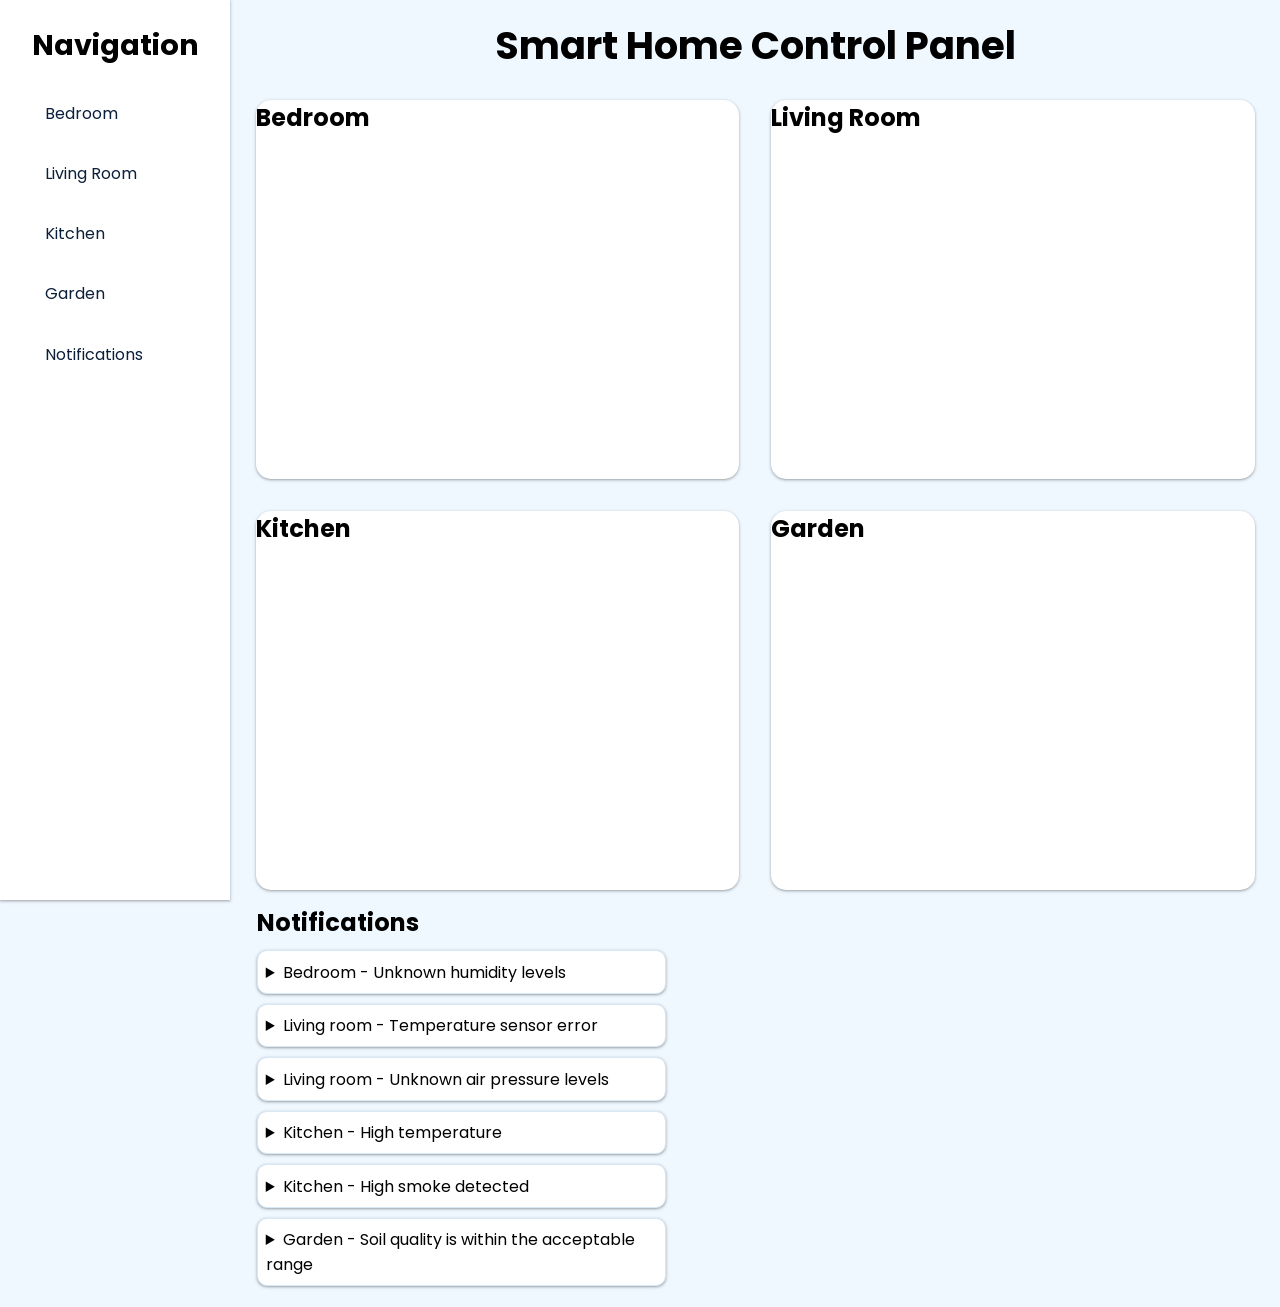
==== Domasna 2/index.html @ 3dfe1101 "Added room divs structure" ====
<!DOCTYPE html>
<html lang="en">
<head>
    <meta charset="UTF-8">
    <meta name="viewport" content="width=device-width, initial-scale=1.0">
    <link rel="stylesheet" href="style.css">
    <title>Domasna 2</title>
</head>
<body>    
    <div class="layout">
        <div class="sidebar">
            <div class="navigation">
                <h2>Navigation</h2>
            </div>
            <div class="rooms-nav-box">
                <div class="rooms-nav-container">
                    <a href="#bedroom" class="bedroom-nav room-nav-item">Bedroom</a>
                    <a href="#living-room" class="living-room-nav room-nav-item">Living Room</a>
                    <a href="#kitchen" class="kitchen-nav room-nav-item">Kitchen</a>
                    <a href="#garden" class="garden-nav room-nav-item">Garden</a>
                    <a href="#notifications" class="notifications-nav room-nav-item">Notifications</a>
                </div>
            </div>
        </div>
        <div class="main">
            <div class="header">
                <h1>Smart Home Control Panel</h1>
            </div>
            <div class="rooms-box">
                <div class="bedroom room-item" id="bedroom">
                    <div class="bedroom-header room-header">
                        <h2>Bedroom</h2>
                    </div>
                    <div class="bedroom-content room-content">

                    </div>
                </div>
                <div class="living-room room-item" id="living-room">
                    <div class="living-room-header room-header">
                        <h2>Living Room</h2>
                    </div>
                    <div class="living-room-content room-content">

                    </div>
                </div>
                <div class="kitchen room-item" id="kitchen">
                    <div class="kitchen-header room-header">
                        <h2>Kitchen</h2>
                    </div>
                    <div class="kitchen-content room-content">

                    </div>
                </div>
                <div class="garden room-item" id="garden">
                    <div class="garden-header room-header">
                        <h2>Garden</h2>
                    </div>
                    <div class="garden-content room-content">

                    </div>
                </div>
            </div>
            <div class="notifications" id="notifications">
                <h2>Notifications</h2>

                <details class="notification">
                    <summary>Bedroom - Unknown humidity levels</summary>
                    <div class="notification-content">
                        <p>The humidity sensor is turned off.</p>
                    </div>
                </details>

                <details class="notification">
                    <summary>Living room - Temperature sensor error</summary>
                    <div class="notification-content">
                        <p>The temperature sensor is turned off.</p>
                        <p>Temps sensor has run out of battery.</p>
                    </div>
                </details>

                <details class="notification">
                    <summary>Living room - Unknown air pressure levels</summary>
                    <div class="notification-content">
                        <p>Air pressure sensor is turned off.</p>
                    </div>
                </details>

                <details class="notification">
                    <summary>Kitchen - High temperature</summary>
                    <div class="notification-content">
                        <p>Normal range is between 21° C and 27° C.</p>
                        <p>Current temp is 30° C.</p>
                    </div>
                </details>

                <details class="notification">
                    <summary>Kitchen - High smoke detected</summary>
                    <div class="notification-content">
                        <p>Smoke is present in the kitchen - possible fire.</p>
                    </div>
                </details>

                <details class="notification">
                    <summary>Garden - Soil quality is within the acceptable range</summary>
                    <div class="notification-content">
                        <p>Soil quality is at 65% relative value.</p>
                    </div>
                </details>
            </div>
        </div>
    </div>
</body>
</html>
---- Domasna 2/style.css ----
@import url('https://fonts.googleapis.com/css2?family=Poppins:wght@300;400;600&display=swap');

* {
    margin: 0;
    padding: 0;
    box-sizing: border-box;
    text-decoration: none;
    font-family: 'Poppins', sans-serif;
}
body {
    overflow-x: hidden;
    background-color: #F0F8FF;
}
.layout {
    min-height: 100vh;
    width: 100%;
    display: flex;
}
.sidebar {
    background-color: #FFFFFF;
    height: 100vh;
    width: 18%;
    justify-content: center;
    align-items: center;
    position: fixed;
    top: 0;
    left: 0;
    box-shadow: rgba(60, 64, 67, 0.3) 0px 1px 2px 0px, rgba(60, 64, 67, 0.15) 0px 1px 3px 1px;
}
.main {
    min-height: 100vh;
    width: 82%;
    margin-left: 18%;
}
.navigation {
    height: 10%;
    width: 100%;
    justify-content: center;
    align-items: center;
    display: flex;
    font-size: 1.2rem;
}
.rooms-nav-box {
    height: 88%;
    width: 100%;
    justify-content: center;
    align-items: center;
    display: flex;
}
.rooms-nav-container {
    height: 100%;
    width: 70%;
    justify-content: top;
    align-items: left;
    display: flex;
    flex-direction: column;
    gap: 0.1%;
}
.room-nav-item {
    display: block;
    height: 7.5%;
    width: 100%;
    border-radius: 10px;
    padding: 6.75%;
    color: #0B1F3A;
}
.room-nav-item:hover {
    background-color: #d7ecff;
    cursor: pointer;
}
.room-nav-item:active {
    color: #1E90FF;
}
.header {
    width: 100%;
    height: 10vh;
    justify-content: center;
    align-items: center;
    display: flex;
    font-size: 1.2rem;
}
.rooms-box {
    width: 100%;
    height: 90vh;
    display: grid;
    grid-template-columns: 1fr 1fr;
    gap: 2rem;
}
.room-item {
    border-radius: 15px;
    background-color: #FFFFFF;
    box-shadow: rgba(60, 64, 67, 0.3) 0px 1px 2px 0px, rgba(60, 64, 67, 0.15) 0px 1px 3px 1px;
}
.bedroom {
    margin-top: 2%;
    margin-left: 5%;
}
.living-room {  
    margin-top: 2%;
    margin-right: 5%;
}
.kitchen {
    margin-bottom: 2%;
    margin-left: 5%;
}
.garden {
    margin-bottom: 2%;
    margin-right: 5%;
}
.notifications {    
    width: 100%;
    padding-left: 2.5%;
    padding-top: 0.5%;
    padding-bottom: 1%;
}
.notifications h2 {
    margin-bottom: 1%;
}
.notification {
    background-color: #FFFFFF;
    border: 1px solid #D7E8F7;
    border-radius: 10px;
    width: 40%;
    margin-bottom: 1%;
    overflow: hidden;
    box-shadow: rgba(60, 64, 67, 0.3) 0px 1px 2px 0px, rgba(60, 64, 67, 0.15) 0px 1px 3px 1px;
}
.notification summary {
    padding: 2%;
    cursor: pointer;
}
.notification summary:hover {
    background-color: #bfdaf2;
}
.notification-content {
    padding-bottom: 2%;
    padding-left: 7%;
    color: #535557;
}
.notification[open] {
    border-color: #87CEEB;
}
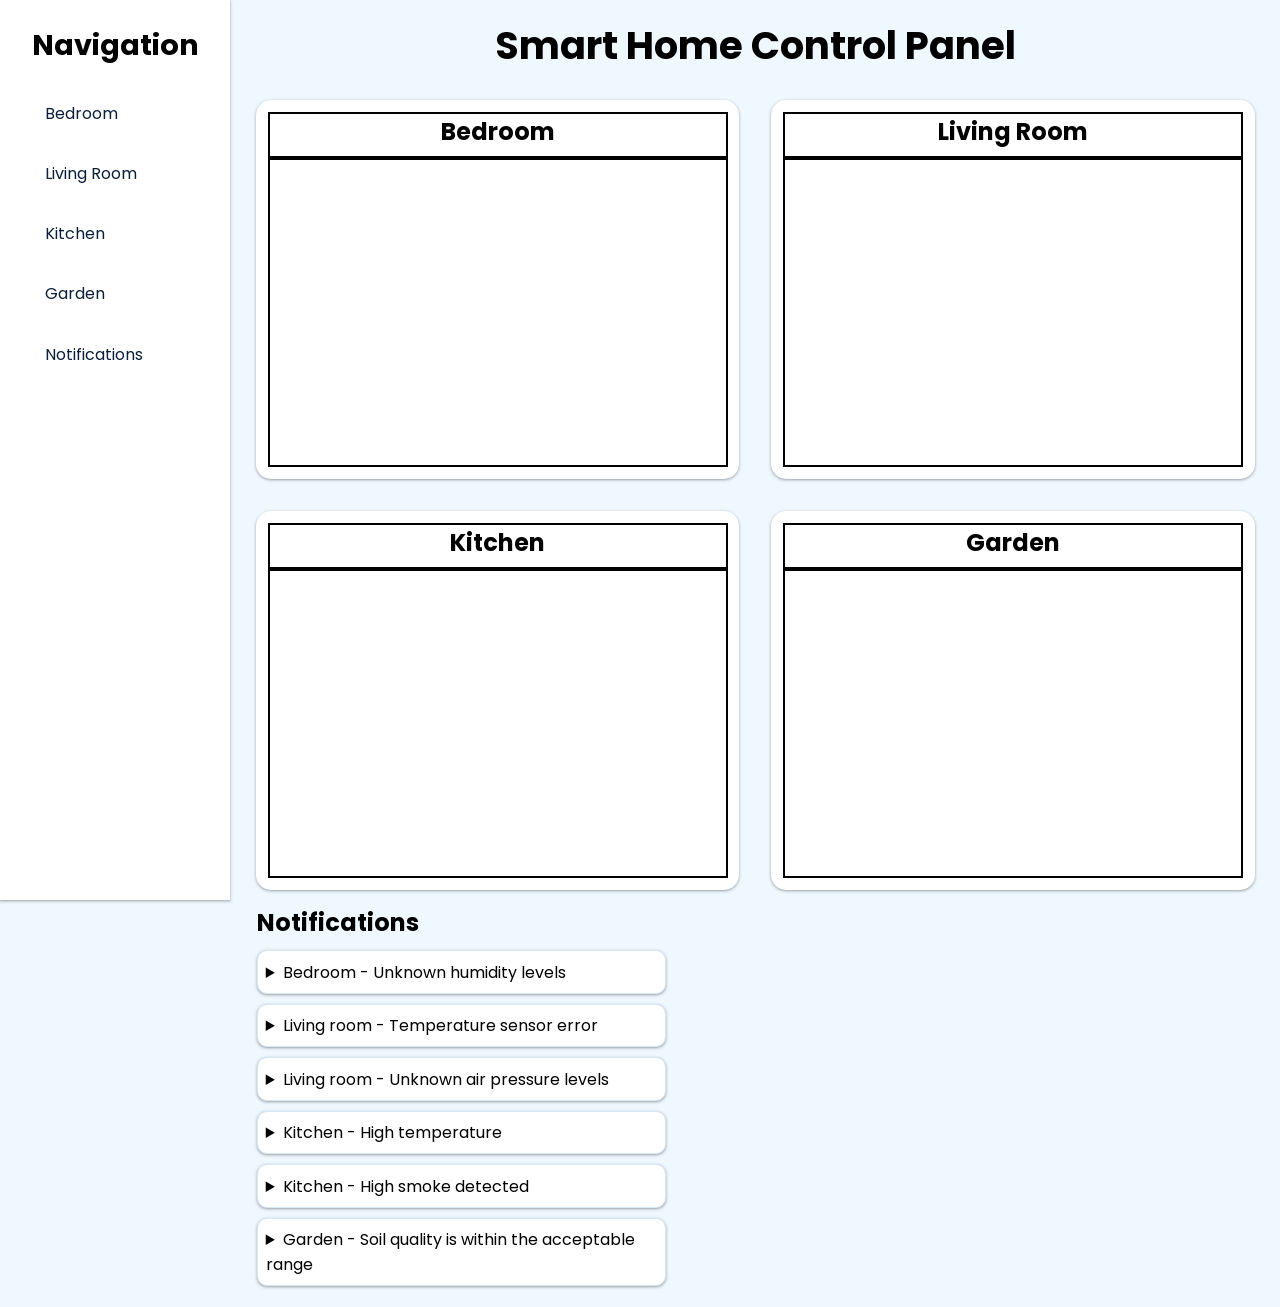
==== commit 22874bb4: "Add sensor and rules sections to rooms" ====
--- a/Domasna 2/index.html
+++ b/Domasna 2/index.html
@@ -32,7 +32,28 @@
                         <h2>Bedroom</h2>
                     </div>
                     <div class="bedroom-content room-content">
+                        <div class="sensor-row">
+                            <div class="sensor-box">
 
+                            </div>
+                            <div class="sensor-box">
+                                
+                            </div>
+                            <div class="sensor-box">
+                                
+                            </div>
+                        </div>
+                        <div class="rules-row">
+                            <div class="rules-box">
+    
+                            </div>
+                            <div class="rules-box">
+    
+                            </div>
+                            <div class="rules-box">
+    
+                            </div>
+                        </div>
                     </div>
                 </div>
                 <div class="living-room room-item" id="living-room">
@@ -40,7 +61,28 @@
                         <h2>Living Room</h2>
                     </div>
                     <div class="living-room-content room-content">
-
+                        <div class="sensor-row">
+                            <div class="sensor-box">
+                                
+                            </div>
+                            <div class="sensor-box">
+                                
+                            </div>
+                            <div class="sensor-box">
+                                
+                            </div>
+                        </div>
+                        <div class="rules-row">
+                            <div class="rules-box">
+    
+                            </div>
+                            <div class="rules-box">
+    
+                            </div>
+                            <div class="rules-box">
+    
+                            </div>
+                        </div>
                     </div>
                 </div>
                 <div class="kitchen room-item" id="kitchen">
@@ -48,7 +90,28 @@
                         <h2>Kitchen</h2>
                     </div>
                     <div class="kitchen-content room-content">
-
+                        <div class="sensor-row">
+                            <div class="sensor-box">
+                                
+                            </div>
+                            <div class="sensor-box">
+                                
+                            </div>
+                            <div class="sensor-box">
+                                
+                            </div>
+                        </div>
+                        <div class="rules-row">
+                            <div class="rules-box">
+    
+                            </div>
+                            <div class="rules-box">
+    
+                            </div>
+                            <div class="rules-box">
+    
+                            </div>
+                        </div>
                     </div>
                 </div>
                 <div class="garden room-item" id="garden">
@@ -56,7 +119,28 @@
                         <h2>Garden</h2>
                     </div>
                     <div class="garden-content room-content">
-
+                        <div class="sensor-row">
+                            <div class="sensor-box">
+                                
+                            </div>
+                            <div class="sensor-box">
+                                
+                            </div>
+                            <div class="sensor-box">
+                                
+                            </div>
+                        </div>
+                        <div class="rules-row">
+                            <div class="rules-box">
+    
+                            </div>
+                            <div class="rules-box">
+    
+                            </div>
+                            <div class="rules-box">
+    
+                            </div>
+                        </div>
                     </div>
                 </div>
             </div>
--- a/Domasna 2/style.css
+++ b/Domasna 2/style.css
@@ -26,6 +26,7 @@
     top: 0;
     left: 0;
     box-shadow: rgba(60, 64, 67, 0.3) 0px 1px 2px 0px, rgba(60, 64, 67, 0.15) 0px 1px 3px 1px;
+    /* Shadows se kopirani od https://getcssscan.com/css-box-shadow-examples */
 }
 .main {
     min-height: 100vh;
@@ -88,8 +89,9 @@
 }
 .room-item {
     border-radius: 15px;
+    padding: 2.3%;
     background-color: #FFFFFF;
-    box-shadow: rgba(60, 64, 67, 0.3) 0px 1px 2px 0px, rgba(60, 64, 67, 0.15) 0px 1px 3px 1px;
+    box-shadow: rgba(60, 64, 67, 0.3) 0px 1px 2px 0px, rgba(60, 64, 67, 0.15) 0px 1px 3px 1px; 
 }
 .bedroom {
     margin-top: 2%;
@@ -140,3 +142,14 @@
 .notification[open] {
     border-color: #87CEEB;
 }
+.room-header {
+    border: solid 2px black;
+    width: 100%;
+    height: 13%;
+    text-align: center;
+}
+.room-content {
+    border: solid 2px black;
+    width: 100%;
+    height: 87%;
+}
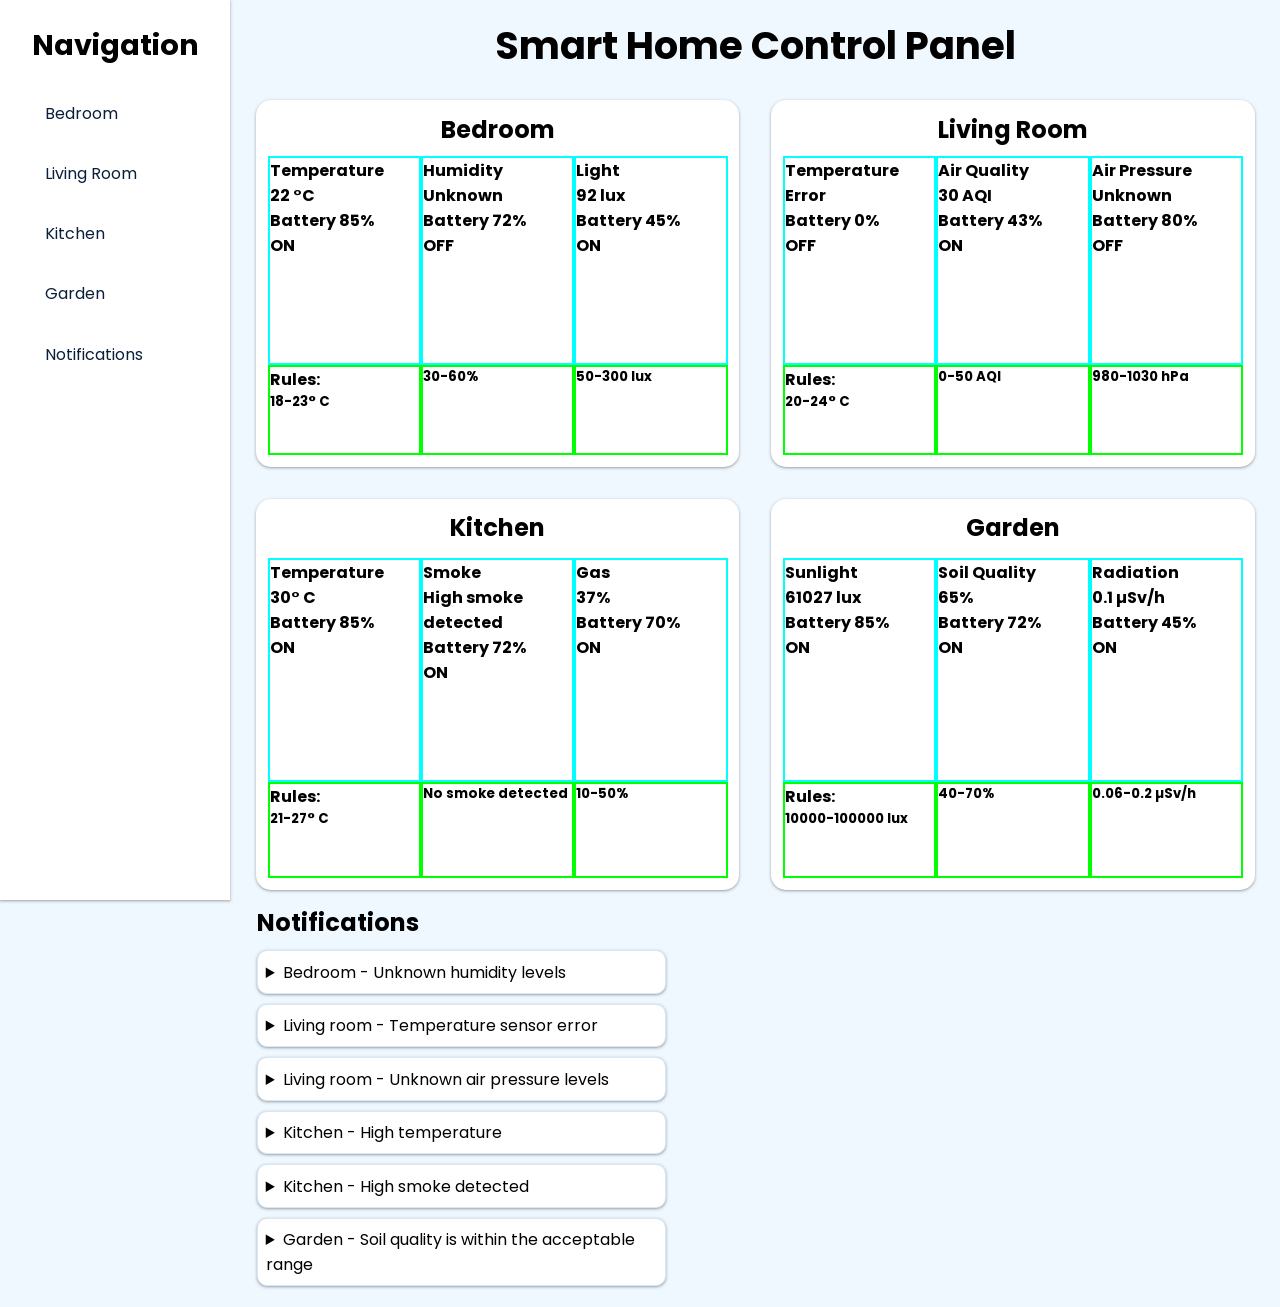
==== commit 8f69c6e2: "Final structure + values" ====
--- a/Domasna 2/index.html
+++ b/Domasna 2/index.html
@@ -34,24 +34,84 @@
                     <div class="bedroom-content room-content">
                         <div class="sensor-row">
                             <div class="sensor-box">
-
-                            </div>
-                            <div class="sensor-box">
-                                
-                            </div>
-                            <div class="sensor-box">
-                                
+                                <div class="sensor-info">
+                                    <div class="sensor-name">
+                                        <h4>Temperature</h4>
+                                    </div>
+                                    <div class="sensor-reading">
+                                        <h4>22 °C</h4>
+                                    </div>
+                                </div>
+                                <div class="sensor-footer">
+                                    <div class="sensor-battery">
+                                        <h4>Battery 85%</h4>
+                                    </div>
+                                    <div class="sensor-status">
+                                        <h4>ON</h4>
+                                    </div>
+                                </div>
+                            </div>
+                            <div class="sensor-box">
+                                <div class="sensor-info">
+                                    <div class="sensor-name">
+                                        <h4>Humidity</h4>
+                                    </div>
+                                    <div class="sensor-reading">
+                                        <h4>Unknown</h4>
+                                    </div>
+                                </div>
+                                <div class="sensor-footer">
+                                    <div class="sensor-battery">
+                                        <h4>Battery 72%</h4>
+                                    </div>
+                                    <div class="sensor-status">
+                                        <h4>OFF</h4>
+                                    </div>
+                                </div>
+                            </div>
+                            <div class="sensor-box">
+                                <div class="sensor-info">
+                                    <div class="sensor-name">
+                                        <h4>Light</h4>
+                                    </div>
+                                    <div class="sensor-reading">
+                                        <h4>92 lux</h4>
+                                    </div>
+                                </div>
+                                <div class="sensor-footer">
+                                    <div class="sensor-battery">
+                                        <h4>Battery 45%</h4>
+                                    </div>
+                                    <div class="sensor-status">
+                                        <h4>ON</h4>
+                                    </div>
+                                </div>
                             </div>
                         </div>
                         <div class="rules-row">
                             <div class="rules-box">
-    
-                            </div>
-                            <div class="rules-box">
-    
-                            </div>
-                            <div class="rules-box">
-    
+                                <div class="rules">
+                                    <h4>Rules:</h4>
+                                </div>
+                                <div class="rules-info">
+                                    <h5>18-23° C</h5>
+                                </div>
+                            </div>
+                            <div class="rules-box">
+                                <div class="rules">
+                                    
+                                </div>
+                                <div class="rules-info">
+                                    <h5>30-60%</h5>
+                                </div>
+                            </div>
+                            <div class="rules-box">
+                                <div class="rules">
+
+                                </div>
+                                <div class="rules-info">
+                                    <h5>50-300 lux</h5>
+                                </div>
                             </div>
                         </div>
                     </div>
@@ -63,24 +123,84 @@
                     <div class="living-room-content room-content">
                         <div class="sensor-row">
                             <div class="sensor-box">
-                                
-                            </div>
-                            <div class="sensor-box">
-                                
-                            </div>
-                            <div class="sensor-box">
-                                
+                                <div class="sensor-info">
+                                    <div class="sensor-name">
+                                        <h4>Temperature</h4>
+                                    </div>
+                                    <div class="sensor-reading">
+                                        <h4>Error</h4>
+                                    </div>
+                                </div>
+                                <div class="sensor-footer">
+                                    <div class="sensor-battery">
+                                        <h4>Battery 0%</h4>
+                                    </div>
+                                    <div class="sensor-status">
+                                        <h4>OFF</h4>
+                                    </div>
+                                </div>
+                            </div>
+                            <div class="sensor-box">
+                                <div class="sensor-info">
+                                    <div class="sensor-name">
+                                        <h4>Air Quality</h4>
+                                    </div>
+                                    <div class="sensor-reading">
+                                        <h4>30 AQI</h4>
+                                    </div>
+                                </div>
+                                <div class="sensor-footer">
+                                    <div class="sensor-battery">
+                                        <h4>Battery 43%</h4>
+                                    </div>
+                                    <div class="sensor-status">
+                                        <h4>ON</h4>
+                                    </div>
+                                </div>
+                            </div>
+                            <div class="sensor-box">
+                                <div class="sensor-info">
+                                    <div class="sensor-name">
+                                        <h4>Air Pressure</h4>
+                                    </div>
+                                    <div class="sensor-reading">
+                                        <h4>Unknown</h4>
+                                    </div>
+                                </div>
+                                <div class="sensor-footer">
+                                    <div class="sensor-battery">
+                                        <h4>Battery 80%</h4>
+                                    </div>
+                                    <div class="sensor-status">
+                                        <h4>OFF</h4>
+                                    </div>
+                                </div>
                             </div>
                         </div>
                         <div class="rules-row">
                             <div class="rules-box">
-    
-                            </div>
-                            <div class="rules-box">
-    
-                            </div>
-                            <div class="rules-box">
-    
+                                <div class="rules">
+                                    <h4>Rules:</h4>
+                                </div>
+                                <div class="rules-info">
+                                    <h5>20-24° C</h5>
+                                </div>
+                            </div>
+                            <div class="rules-box">
+                                <div class="rules">
+                                    
+                                </div>
+                                <div class="rules-info">
+                                    <h5>0-50 AQI</h5>
+                                </div>
+                            </div>
+                            <div class="rules-box">
+                                <div class="rules">
+
+                                </div>
+                                <div class="rules-info">
+                                    <h5>980-1030 hPa</h5>
+                                </div>
                             </div>
                         </div>
                     </div>
@@ -92,24 +212,84 @@
                     <div class="kitchen-content room-content">
                         <div class="sensor-row">
                             <div class="sensor-box">
-                                
-                            </div>
-                            <div class="sensor-box">
-                                
-                            </div>
-                            <div class="sensor-box">
-                                
+                                <div class="sensor-info">
+                                    <div class="sensor-name">
+                                        <h4>Temperature</h4>
+                                    </div>
+                                    <div class="sensor-reading">
+                                        <h4>30° C</h4>
+                                    </div>
+                                </div>
+                                <div class="sensor-footer">
+                                    <div class="sensor-battery">
+                                        <h4>Battery 85%</h4>
+                                    </div>
+                                    <div class="sensor-status">
+                                        <h4>ON</h4>
+                                    </div>
+                                </div>
+                            </div>
+                            <div class="sensor-box">
+                                <div class="sensor-info">
+                                    <div class="sensor-name">
+                                        <h4>Smoke</h4>
+                                    </div>
+                                    <div class="sensor-reading">
+                                        <h4>High smoke detected</h4>
+                                    </div>
+                                </div>
+                                <div class="sensor-footer">
+                                    <div class="sensor-battery">
+                                        <h4>Battery 72%</h4>
+                                    </div>
+                                    <div class="sensor-status">
+                                        <h4>ON</h4>
+                                    </div>
+                                </div>
+                            </div>
+                            <div class="sensor-box">
+                                <div class="sensor-info">
+                                    <div class="sensor-name">
+                                        <h4>Gas</h4>
+                                    </div>
+                                    <div class="sensor-reading">
+                                        <h4>37%</h4>
+                                    </div>
+                                </div>
+                                <div class="sensor-footer">
+                                    <div class="sensor-battery">
+                                        <h4>Battery 70%</h4>
+                                    </div>
+                                    <div class="sensor-status">
+                                        <h4>ON</h4>
+                                    </div>
+                                </div>
                             </div>
                         </div>
                         <div class="rules-row">
                             <div class="rules-box">
-    
-                            </div>
-                            <div class="rules-box">
-    
-                            </div>
-                            <div class="rules-box">
-    
+                                <div class="rules">
+                                    <h4>Rules:</h4>
+                                </div>
+                                <div class="rules-info">
+                                    <h5>21-27° C</h5>
+                                </div>
+                            </div>
+                            <div class="rules-box">
+                                <div class="rules">
+                                    
+                                </div>
+                                <div class="rules-info">
+                                    <h5>No smoke detected</h5>
+                                </div>
+                            </div>
+                            <div class="rules-box">
+                                <div class="rules">
+
+                                </div>
+                                <div class="rules-info">
+                                    <h5>10-50%</h5>
+                                </div>
                             </div>
                         </div>
                     </div>
@@ -121,24 +301,84 @@
                     <div class="garden-content room-content">
                         <div class="sensor-row">
                             <div class="sensor-box">
-                                
-                            </div>
-                            <div class="sensor-box">
-                                
-                            </div>
-                            <div class="sensor-box">
-                                
+                                <div class="sensor-info">
+                                    <div class="sensor-name">
+                                        <h4>Sunlight</h4>
+                                    </div>
+                                    <div class="sensor-reading">
+                                        <h4>61027 lux</h4>
+                                    </div>
+                                </div>
+                                <div class="sensor-footer">
+                                    <div class="sensor-battery">
+                                        <h4>Battery 85%</h4>
+                                    </div>
+                                    <div class="sensor-status">
+                                        <h4>ON</h4>
+                                    </div>
+                                </div>
+                            </div>
+                            <div class="sensor-box">
+                                <div class="sensor-info">
+                                    <div class="sensor-name">
+                                        <h4>Soil Quality</h4>
+                                    </div>
+                                    <div class="sensor-reading">
+                                        <h4>65%</h4>
+                                    </div>
+                                </div>
+                                <div class="sensor-footer">
+                                    <div class="sensor-battery">
+                                        <h4>Battery 72%</h4>
+                                    </div>
+                                    <div class="sensor-status">
+                                        <h4>ON</h4>
+                                    </div>
+                                </div>
+                            </div>
+                            <div class="sensor-box">
+                                <div class="sensor-info">
+                                    <div class="sensor-name">
+                                        <h4>Radiation</h4>
+                                    </div>
+                                    <div class="sensor-reading">
+                                        <h4>0.1 µSv/h</h4>
+                                    </div>
+                                </div>
+                                <div class="sensor-footer">
+                                    <div class="sensor-battery">
+                                        <h4>Battery 45%</h4>
+                                    </div>
+                                    <div class="sensor-status">
+                                        <h4>ON</h4>
+                                    </div>
+                                </div>
                             </div>
                         </div>
                         <div class="rules-row">
                             <div class="rules-box">
-    
-                            </div>
-                            <div class="rules-box">
-    
-                            </div>
-                            <div class="rules-box">
-    
+                                <div class="rules">
+                                    <h4>Rules:</h4>
+                                </div>
+                                <div class="rules-info">
+                                    <h5>10000-100000 lux</h5>
+                                </div>
+                            </div>
+                            <div class="rules-box">
+                                <div class="rules">
+                                    
+                                </div>
+                                <div class="rules-info">
+                                    <h5>40-70%</h5>
+                                </div>
+                            </div>
+                            <div class="rules-box">
+                                <div class="rules">
+
+                                </div>
+                                <div class="rules-info">
+                                    <h5>0.06-0.2 µSv/h</h5>
+                                </div>
                             </div>
                         </div>
                     </div>
--- a/Domasna 2/style.css
+++ b/Domasna 2/style.css
@@ -143,13 +143,35 @@
     border-color: #87CEEB;
 }
 .room-header {
-    border: solid 2px black;
     width: 100%;
     height: 13%;
     text-align: center;
 }
 .room-content {
-    border: solid 2px black;
     width: 100%;
     height: 87%;
 }
+.sensor-row {
+    width: 100%;
+    height: 70%;
+    display: flex;
+    align-items: center;
+    justify-self: center;
+}
+.sensor-box {
+    border: solid 2px cyan;
+    width: 100%;
+    height: 100%;
+}
+.rules-row {
+    width: 100%;
+    height: 30%;
+    display: flex;
+    align-items: center;
+    justify-self: center;
+}
+.rules-box {
+    border: solid 2px lime;
+    width: 100%;
+    height: 100%;
+}
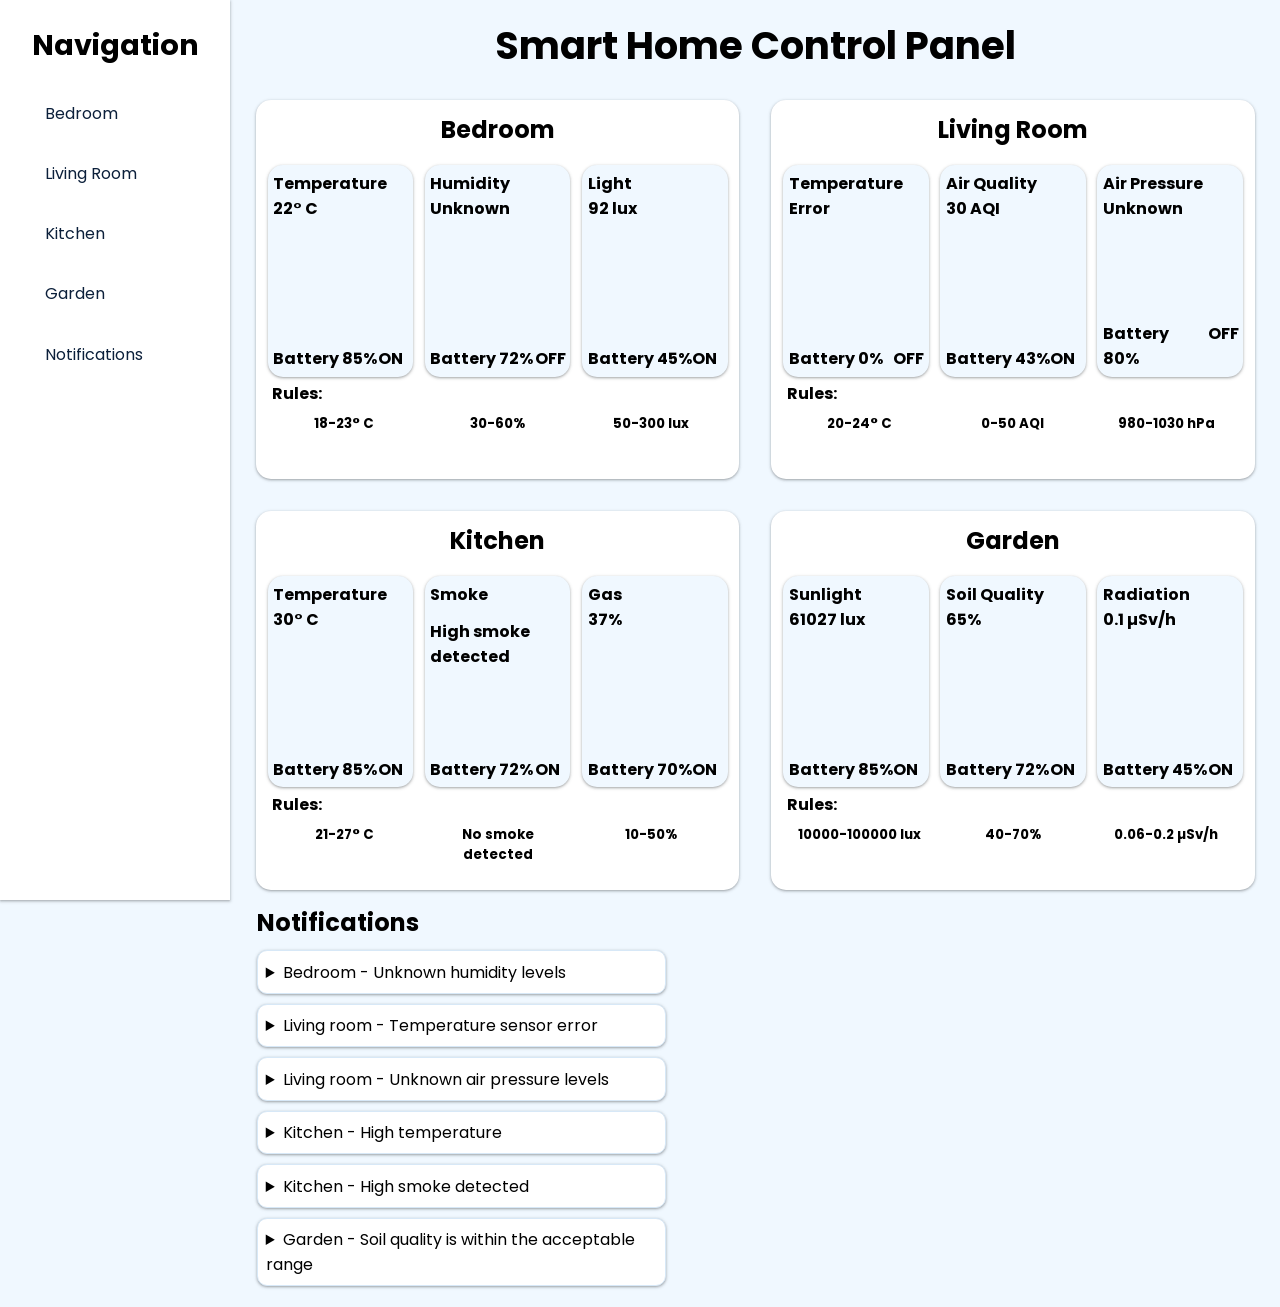
==== commit 237a8e1f: "Fix formatting" ====
--- a/Domasna 2/index.html
+++ b/Domasna 2/index.html
@@ -39,7 +39,7 @@
                                         <h4>Temperature</h4>
                                     </div>
                                     <div class="sensor-reading">
-                                        <h4>22 °C</h4>
+                                        <h4>22° C</h4>
                                     </div>
                                 </div>
                                 <div class="sensor-footer">
--- a/Domasna 2/style.css
+++ b/Domasna 2/style.css
@@ -144,34 +144,78 @@
 }
 .room-header {
     width: 100%;
-    height: 13%;
+    height: 15%;
     text-align: center;
 }
 .room-content {
     width: 100%;
-    height: 87%;
+    height: 85%;
 }
 .sensor-row {
     width: 100%;
     height: 70%;
+    display: grid;
+    grid-template-columns: 1fr 1fr 1fr;
+    gap: 2.5%;
+}
+.sensor-box {
+    border-radius: 15px;
+    width: 100%;
+    height: 100%;
+    padding: 4%;
+    display: flex;
+    flex-direction: column;
+    justify-content: space-between;
+    background-color: #F0F8FF;
+    box-shadow: rgba(60, 64, 67, 0.3) 0px 1px 2px 0px, rgba(60, 64, 67, 0.15) 0px 1px 3px 1px;
+}
+.sensor-info {
+    display: flex;
+    flex-direction: column;
+    align-items: flex-start;
+    gap: 1%;
+}
+.sensor-footer {
+    display: flex;
+    justify-content: space-between;
+    align-items: center;
+}
+.rules-row {
+    width: 100%;
+    height: 30%;
     display: flex;
     align-items: center;
     justify-self: center;
 }
-.sensor-box {
-    border: solid 2px cyan;
-    width: 100%;
-    height: 100%;
-}
-.rules-row {
-    width: 100%;
-    height: 30%;
-    display: flex;
-    align-items: center;
-    justify-self: center;
-}
 .rules-box {
-    border: solid 2px lime;
-    width: 100%;
-    height: 100%;
-}
+    width: 100%;
+    height: 100%;
+    padding: 1%;
+    text-align: center;
+}
+.rules {
+    width: 100%;
+    height: 40%;
+    text-align: left;
+}
+.rules-info {
+    width: 100%;
+    height: 60%;
+    text-align: center;
+}
+.sensor-name {
+    width: 100%;
+    height: 50%;
+}
+.sensor-reading {
+    width: 100%;
+    height: 50%;
+}
+.sensor-battery {
+    width: 78%;
+    height: 100%;
+}
+.sensor-status {
+    width: 22%;
+    height: 100%;
+}
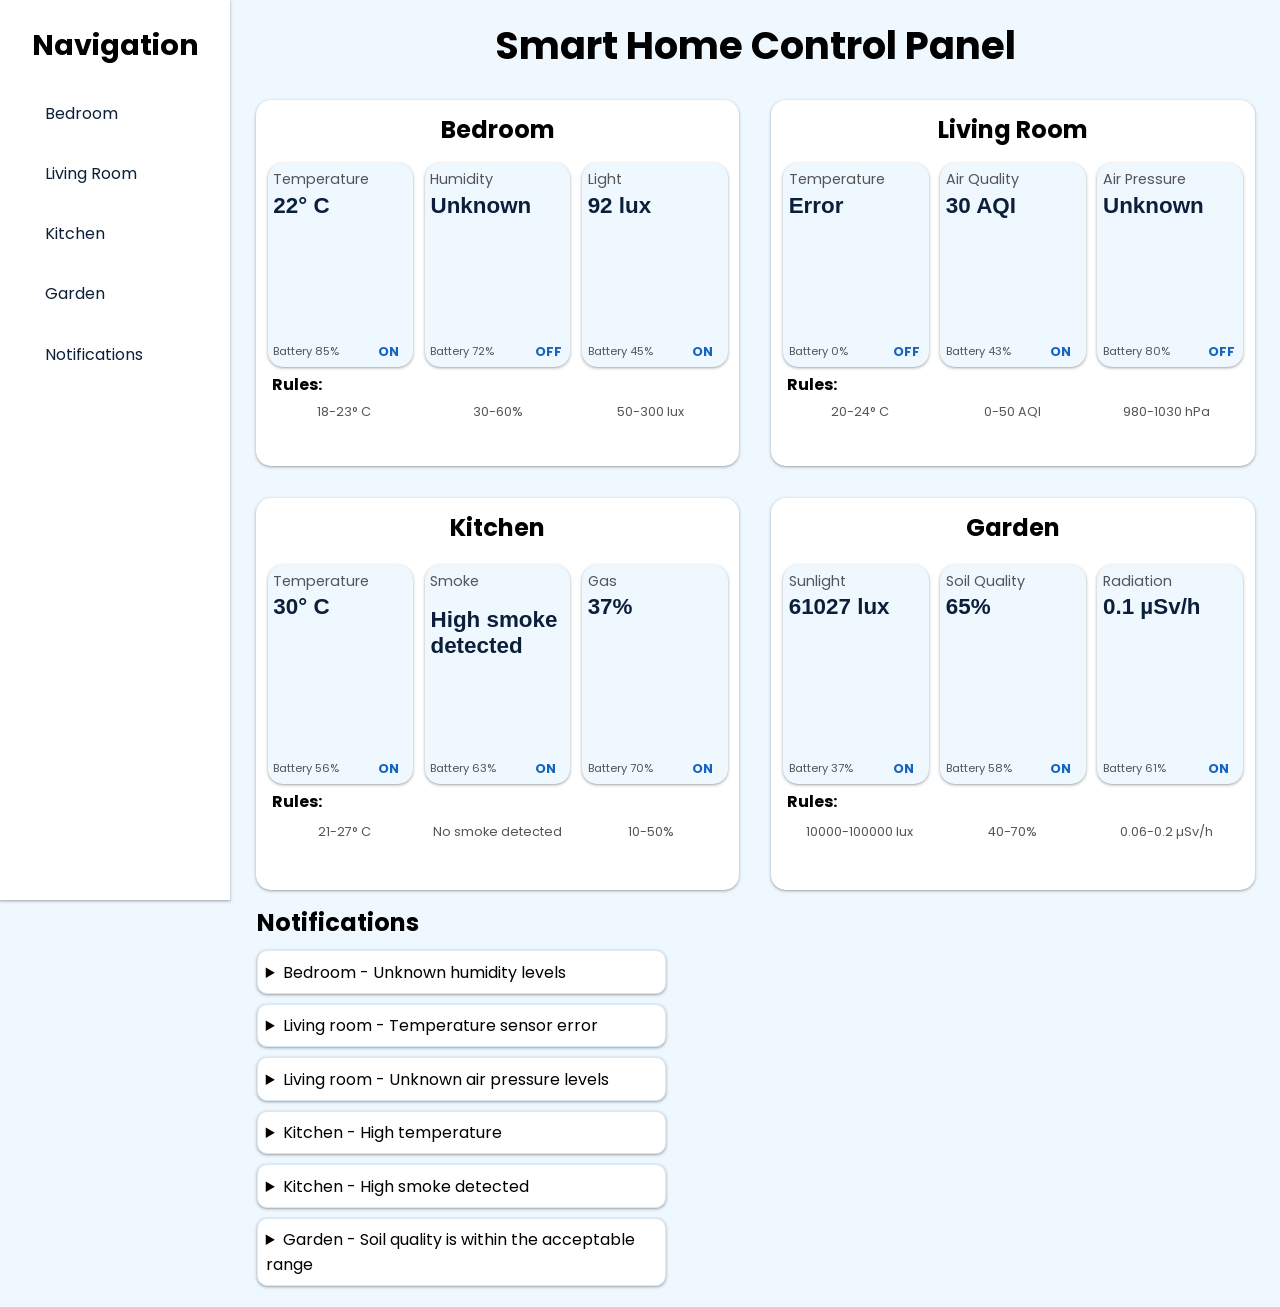
==== commit 55577d82: "Changed battery % values" ====
--- a/Domasna 2/index.html
+++ b/Domasna 2/index.html
@@ -222,7 +222,7 @@
                                 </div>
                                 <div class="sensor-footer">
                                     <div class="sensor-battery">
-                                        <h4>Battery 85%</h4>
+                                        <h4>Battery 56%</h4>
                                     </div>
                                     <div class="sensor-status">
                                         <h4>ON</h4>
@@ -240,7 +240,7 @@
                                 </div>
                                 <div class="sensor-footer">
                                     <div class="sensor-battery">
-                                        <h4>Battery 72%</h4>
+                                        <h4>Battery 63%</h4>
                                     </div>
                                     <div class="sensor-status">
                                         <h4>ON</h4>
@@ -311,7 +311,7 @@
                                 </div>
                                 <div class="sensor-footer">
                                     <div class="sensor-battery">
-                                        <h4>Battery 85%</h4>
+                                        <h4>Battery 37%</h4>
                                     </div>
                                     <div class="sensor-status">
                                         <h4>ON</h4>
@@ -329,7 +329,7 @@
                                 </div>
                                 <div class="sensor-footer">
                                     <div class="sensor-battery">
-                                        <h4>Battery 72%</h4>
+                                        <h4>Battery 58%</h4>
                                     </div>
                                     <div class="sensor-status">
                                         <h4>ON</h4>
@@ -347,7 +347,7 @@
                                 </div>
                                 <div class="sensor-footer">
                                     <div class="sensor-battery">
-                                        <h4>Battery 45%</h4>
+                                        <h4>Battery 61%</h4>
                                     </div>
                                     <div class="sensor-status">
                                         <h4>ON</h4>
--- a/Domasna 2/style.css
+++ b/Domasna 2/style.css
@@ -185,7 +185,7 @@
     height: 30%;
     display: flex;
     align-items: center;
-    justify-self: center;
+    justify-content: center;
 }
 .rules-box {
     width: 100%;
@@ -219,3 +219,27 @@
     width: 22%;
     height: 100%;
 }
+.sensor-name h4 {
+    font-size: 0.9rem;
+    font-weight: 400;
+    color: #535557;
+}
+.sensor-reading h4 {
+    font-size: 1.4rem;
+    font-weight: 600;
+    color: #0B1F3A;
+}
+.sensor-battery h4 {
+    font-size: 0.7rem;
+    font-weight: 400;
+    color: #535557;
+}
+.sensor-status h4 {
+    font-size: 0.8rem;
+    color: #1565C0;
+}
+.rules-info h5 {
+    font-weight: 400;
+    color: #535557;
+    font-size: 0.8rem;
+}
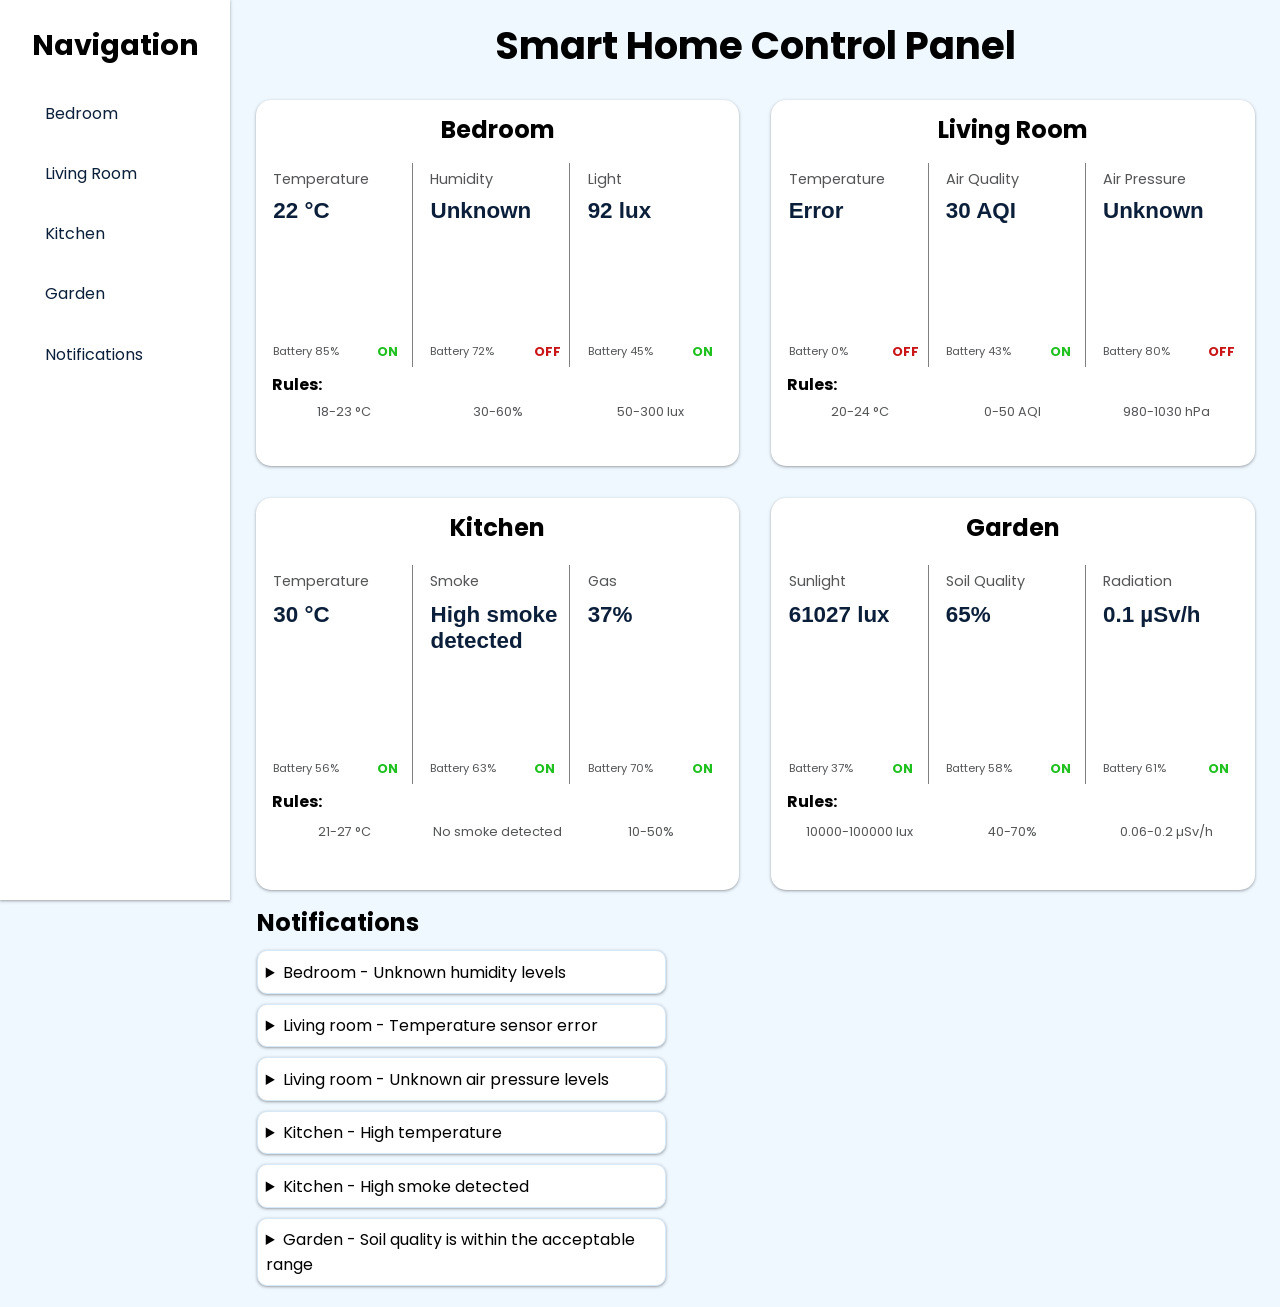
==== commit c67697ef: "Fix formatting of temperature and rules text" ====
--- a/Domasna 2/index.html
+++ b/Domasna 2/index.html
@@ -39,14 +39,14 @@
                                         <h4>Temperature</h4>
                                     </div>
                                     <div class="sensor-reading">
-                                        <h4>22° C</h4>
+                                        <h4>22 °C</h4>
                                     </div>
                                 </div>
                                 <div class="sensor-footer">
                                     <div class="sensor-battery">
                                         <h4>Battery 85%</h4>
                                     </div>
-                                    <div class="sensor-status">
+                                    <div class="sensor-status on">
                                         <h4>ON</h4>
                                     </div>
                                 </div>
@@ -64,7 +64,7 @@
                                     <div class="sensor-battery">
                                         <h4>Battery 72%</h4>
                                     </div>
-                                    <div class="sensor-status">
+                                    <div class="sensor-status off">
                                         <h4>OFF</h4>
                                     </div>
                                 </div>
@@ -82,7 +82,7 @@
                                     <div class="sensor-battery">
                                         <h4>Battery 45%</h4>
                                     </div>
-                                    <div class="sensor-status">
+                                    <div class="sensor-status on">
                                         <h4>ON</h4>
                                     </div>
                                 </div>
@@ -94,21 +94,17 @@
                                     <h4>Rules:</h4>
                                 </div>
                                 <div class="rules-info">
-                                    <h5>18-23° C</h5>
-                                </div>
-                            </div>
-                            <div class="rules-box">
-                                <div class="rules">
-                                    
-                                </div>
+                                    <h5>18-23 °C</h5>
+                                </div>
+                            </div>
+                            <div class="rules-box">
+                                <div class="rules"></div>
                                 <div class="rules-info">
                                     <h5>30-60%</h5>
                                 </div>
                             </div>
                             <div class="rules-box">
-                                <div class="rules">
-
-                                </div>
+                                <div class="rules"></div>
                                 <div class="rules-info">
                                     <h5>50-300 lux</h5>
                                 </div>
@@ -135,7 +131,7 @@
                                     <div class="sensor-battery">
                                         <h4>Battery 0%</h4>
                                     </div>
-                                    <div class="sensor-status">
+                                    <div class="sensor-status off">
                                         <h4>OFF</h4>
                                     </div>
                                 </div>
@@ -153,7 +149,7 @@
                                     <div class="sensor-battery">
                                         <h4>Battery 43%</h4>
                                     </div>
-                                    <div class="sensor-status">
+                                    <div class="sensor-status on">
                                         <h4>ON</h4>
                                     </div>
                                 </div>
@@ -171,7 +167,7 @@
                                     <div class="sensor-battery">
                                         <h4>Battery 80%</h4>
                                     </div>
-                                    <div class="sensor-status">
+                                    <div class="sensor-status off">
                                         <h4>OFF</h4>
                                     </div>
                                 </div>
@@ -183,21 +179,17 @@
                                     <h4>Rules:</h4>
                                 </div>
                                 <div class="rules-info">
-                                    <h5>20-24° C</h5>
-                                </div>
-                            </div>
-                            <div class="rules-box">
-                                <div class="rules">
-                                    
-                                </div>
+                                    <h5>20-24 °C</h5>
+                                </div>
+                            </div>
+                            <div class="rules-box">
+                                <div class="rules"></div>
                                 <div class="rules-info">
                                     <h5>0-50 AQI</h5>
                                 </div>
                             </div>
                             <div class="rules-box">
-                                <div class="rules">
-
-                                </div>
+                                <div class="rules"></div>
                                 <div class="rules-info">
                                     <h5>980-1030 hPa</h5>
                                 </div>
@@ -217,14 +209,14 @@
                                         <h4>Temperature</h4>
                                     </div>
                                     <div class="sensor-reading">
-                                        <h4>30° C</h4>
+                                        <h4>30 °C</h4>
                                     </div>
                                 </div>
                                 <div class="sensor-footer">
                                     <div class="sensor-battery">
                                         <h4>Battery 56%</h4>
                                     </div>
-                                    <div class="sensor-status">
+                                    <div class="sensor-status on">
                                         <h4>ON</h4>
                                     </div>
                                 </div>
@@ -242,7 +234,7 @@
                                     <div class="sensor-battery">
                                         <h4>Battery 63%</h4>
                                     </div>
-                                    <div class="sensor-status">
+                                    <div class="sensor-status on">
                                         <h4>ON</h4>
                                     </div>
                                 </div>
@@ -260,7 +252,7 @@
                                     <div class="sensor-battery">
                                         <h4>Battery 70%</h4>
                                     </div>
-                                    <div class="sensor-status">
+                                    <div class="sensor-status on">
                                         <h4>ON</h4>
                                     </div>
                                 </div>
@@ -272,21 +264,17 @@
                                     <h4>Rules:</h4>
                                 </div>
                                 <div class="rules-info">
-                                    <h5>21-27° C</h5>
-                                </div>
-                            </div>
-                            <div class="rules-box">
-                                <div class="rules">
-                                    
-                                </div>
+                                    <h5>21-27 °C</h5>
+                                </div>
+                            </div>
+                            <div class="rules-box">
+                                <div class="rules"></div>
                                 <div class="rules-info">
                                     <h5>No smoke detected</h5>
                                 </div>
                             </div>
                             <div class="rules-box">
-                                <div class="rules">
-
-                                </div>
+                                <div class="rules"></div>
                                 <div class="rules-info">
                                     <h5>10-50%</h5>
                                 </div>
@@ -313,7 +301,7 @@
                                     <div class="sensor-battery">
                                         <h4>Battery 37%</h4>
                                     </div>
-                                    <div class="sensor-status">
+                                    <div class="sensor-status on">
                                         <h4>ON</h4>
                                     </div>
                                 </div>
@@ -331,7 +319,7 @@
                                     <div class="sensor-battery">
                                         <h4>Battery 58%</h4>
                                     </div>
-                                    <div class="sensor-status">
+                                    <div class="sensor-status on">
                                         <h4>ON</h4>
                                     </div>
                                 </div>
@@ -349,7 +337,7 @@
                                     <div class="sensor-battery">
                                         <h4>Battery 61%</h4>
                                     </div>
-                                    <div class="sensor-status">
+                                    <div class="sensor-status on">
                                         <h4>ON</h4>
                                     </div>
                                 </div>
@@ -365,17 +353,13 @@
                                 </div>
                             </div>
                             <div class="rules-box">
-                                <div class="rules">
-                                    
-                                </div>
+                                <div class="rules"></div>
                                 <div class="rules-info">
                                     <h5>40-70%</h5>
                                 </div>
                             </div>
                             <div class="rules-box">
-                                <div class="rules">
-
-                                </div>
+                                <div class="rules"></div>
                                 <div class="rules-info">
                                     <h5>0.06-0.2 µSv/h</h5>
                                 </div>
@@ -398,7 +382,7 @@
                     <summary>Living room - Temperature sensor error</summary>
                     <div class="notification-content">
                         <p>The temperature sensor is turned off.</p>
-                        <p>Temps sensor has run out of battery.</p>
+                        <p>The temperature sensor has run out of battery.</p>
                     </div>
                 </details>
 
@@ -412,8 +396,8 @@
                 <details class="notification">
                     <summary>Kitchen - High temperature</summary>
                     <div class="notification-content">
-                        <p>Normal range is between 21° C and 27° C.</p>
-                        <p>Current temp is 30° C.</p>
+                        <p>Normal range is between 21 °C and 27 °C.</p>
+                        <p>Current temperature is 30 °C.</p>
                     </div>
                 </details>
 
--- a/Domasna 2/style.css
+++ b/Domasna 2/style.css
@@ -159,23 +159,26 @@
     gap: 2.5%;
 }
 .sensor-box {
-    border-radius: 15px;
     width: 100%;
     height: 100%;
     padding: 4%;
     display: flex;
     flex-direction: column;
     justify-content: space-between;
-    background-color: #F0F8FF;
-    box-shadow: rgba(60, 64, 67, 0.3) 0px 1px 2px 0px, rgba(60, 64, 67, 0.15) 0px 1px 3px 1px;
+}
+.sensor-box:not(:last-child) {
+    border-right: gray 1px solid;
 }
 .sensor-info {
+    width: 100%;
+    height: 30%;
     display: flex;
     flex-direction: column;
     align-items: flex-start;
     gap: 1%;
 }
 .sensor-footer {
+    width: 100%;
     display: flex;
     justify-content: space-between;
     align-items: center;
@@ -236,10 +239,15 @@
 }
 .sensor-status h4 {
     font-size: 0.8rem;
-    color: #1565C0;
 }
 .rules-info h5 {
     font-weight: 400;
     color: #535557;
     font-size: 0.8rem;
 }
+.on {
+    color: rgb(30, 193, 30);
+}
+.off {
+    color: rgb(201, 21, 21);
+}
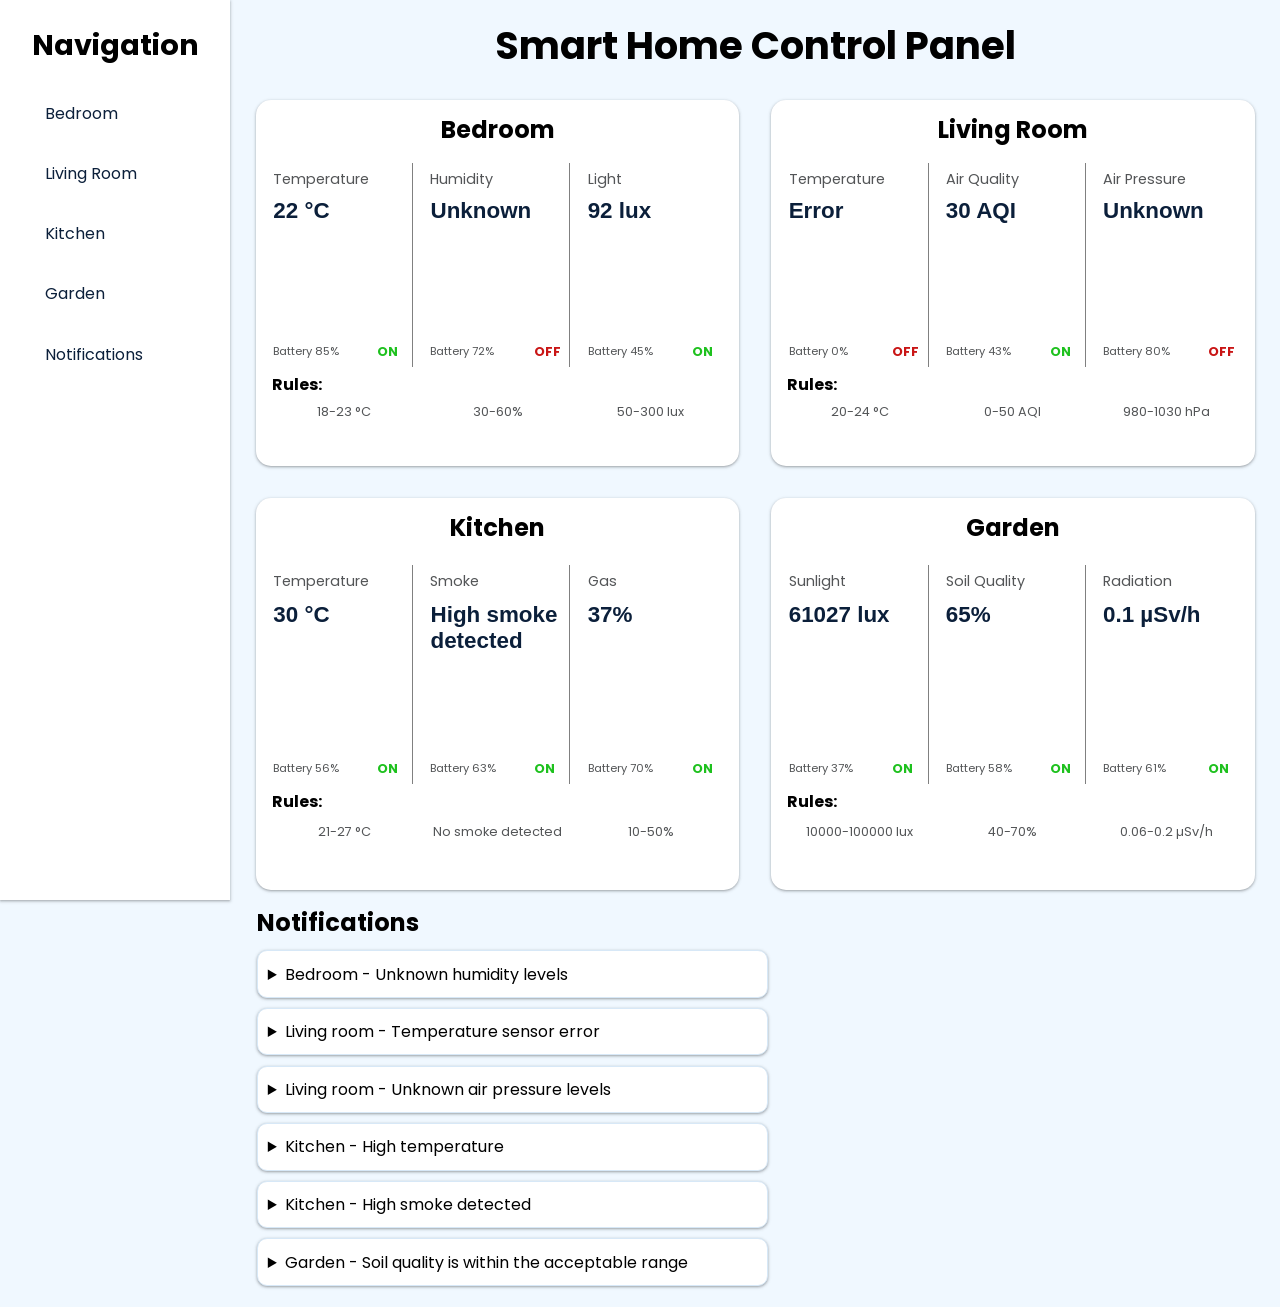
==== commit 0c873f11: "Fix" ====
--- a/Domasna 2/index.html
+++ b/Domasna 2/index.html
@@ -6,7 +6,7 @@
     <link rel="stylesheet" href="style.css">
     <title>Domasna 2</title>
 </head>
-<body>    
+<body>
     <div class="layout">
         <div class="sidebar">
             <div class="navigation">
--- a/Domasna 2/style.css
+++ b/Domasna 2/style.css
@@ -20,8 +20,6 @@
     background-color: #FFFFFF;
     height: 100vh;
     width: 18%;
-    justify-content: center;
-    align-items: center;
     position: fixed;
     top: 0;
     left: 0;
@@ -51,8 +49,8 @@
 .rooms-nav-container {
     height: 100%;
     width: 70%;
-    justify-content: top;
-    align-items: left;
+    justify-content: flex-start;
+    align-items: stretch;
     display: flex;
     flex-direction: column;
     gap: 0.1%;
@@ -122,7 +120,7 @@
     background-color: #FFFFFF;
     border: 1px solid #D7E8F7;
     border-radius: 10px;
-    width: 40%;
+    width: 50%;
     margin-bottom: 1%;
     overflow: hidden;
     box-shadow: rgba(60, 64, 67, 0.3) 0px 1px 2px 0px, rgba(60, 64, 67, 0.15) 0px 1px 3px 1px;
@@ -231,6 +229,7 @@
     font-size: 1.4rem;
     font-weight: 600;
     color: #0B1F3A;
+    overflow-wrap: anywhere;
 }
 .sensor-battery h4 {
     font-size: 0.7rem;
@@ -251,3 +250,7 @@
 .off {
     color: rgb(201, 21, 21);
 }
+.room-item,
+.notifications {
+    scroll-margin-top: 1rem;
+}
